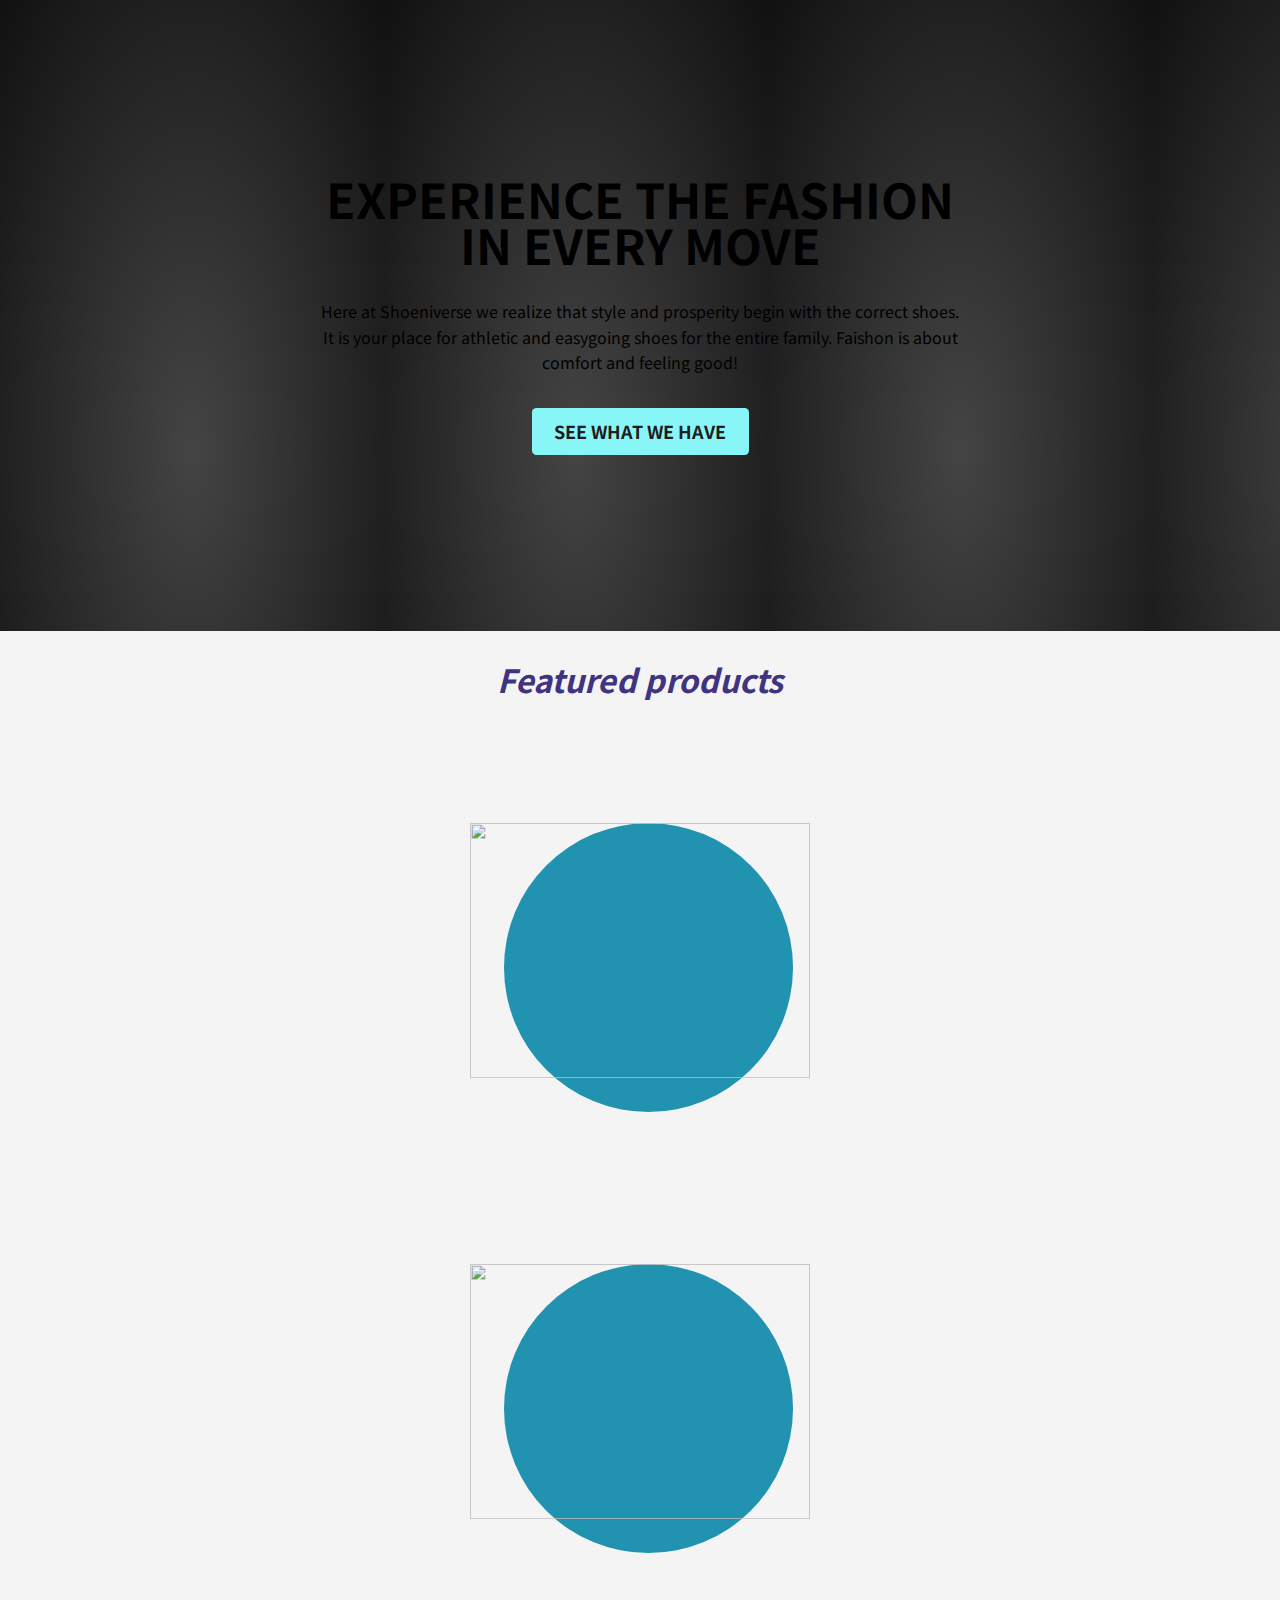
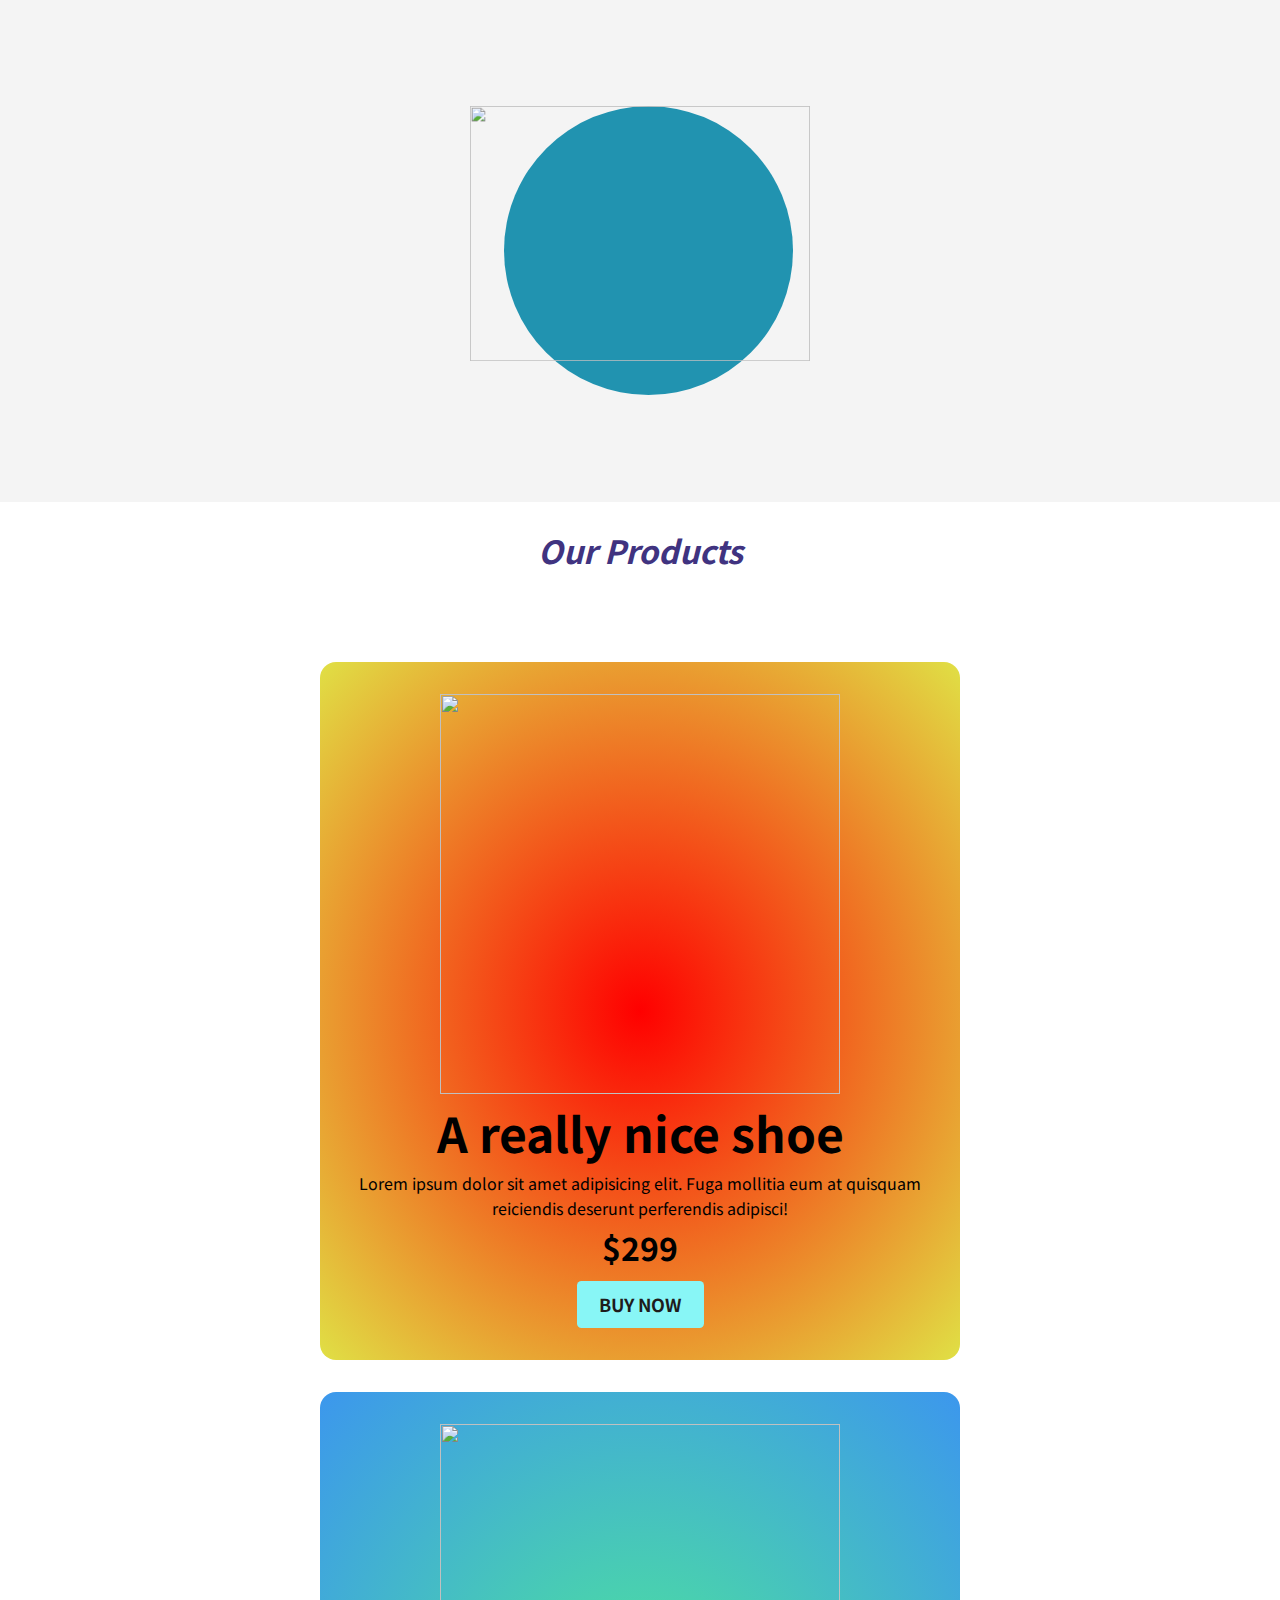
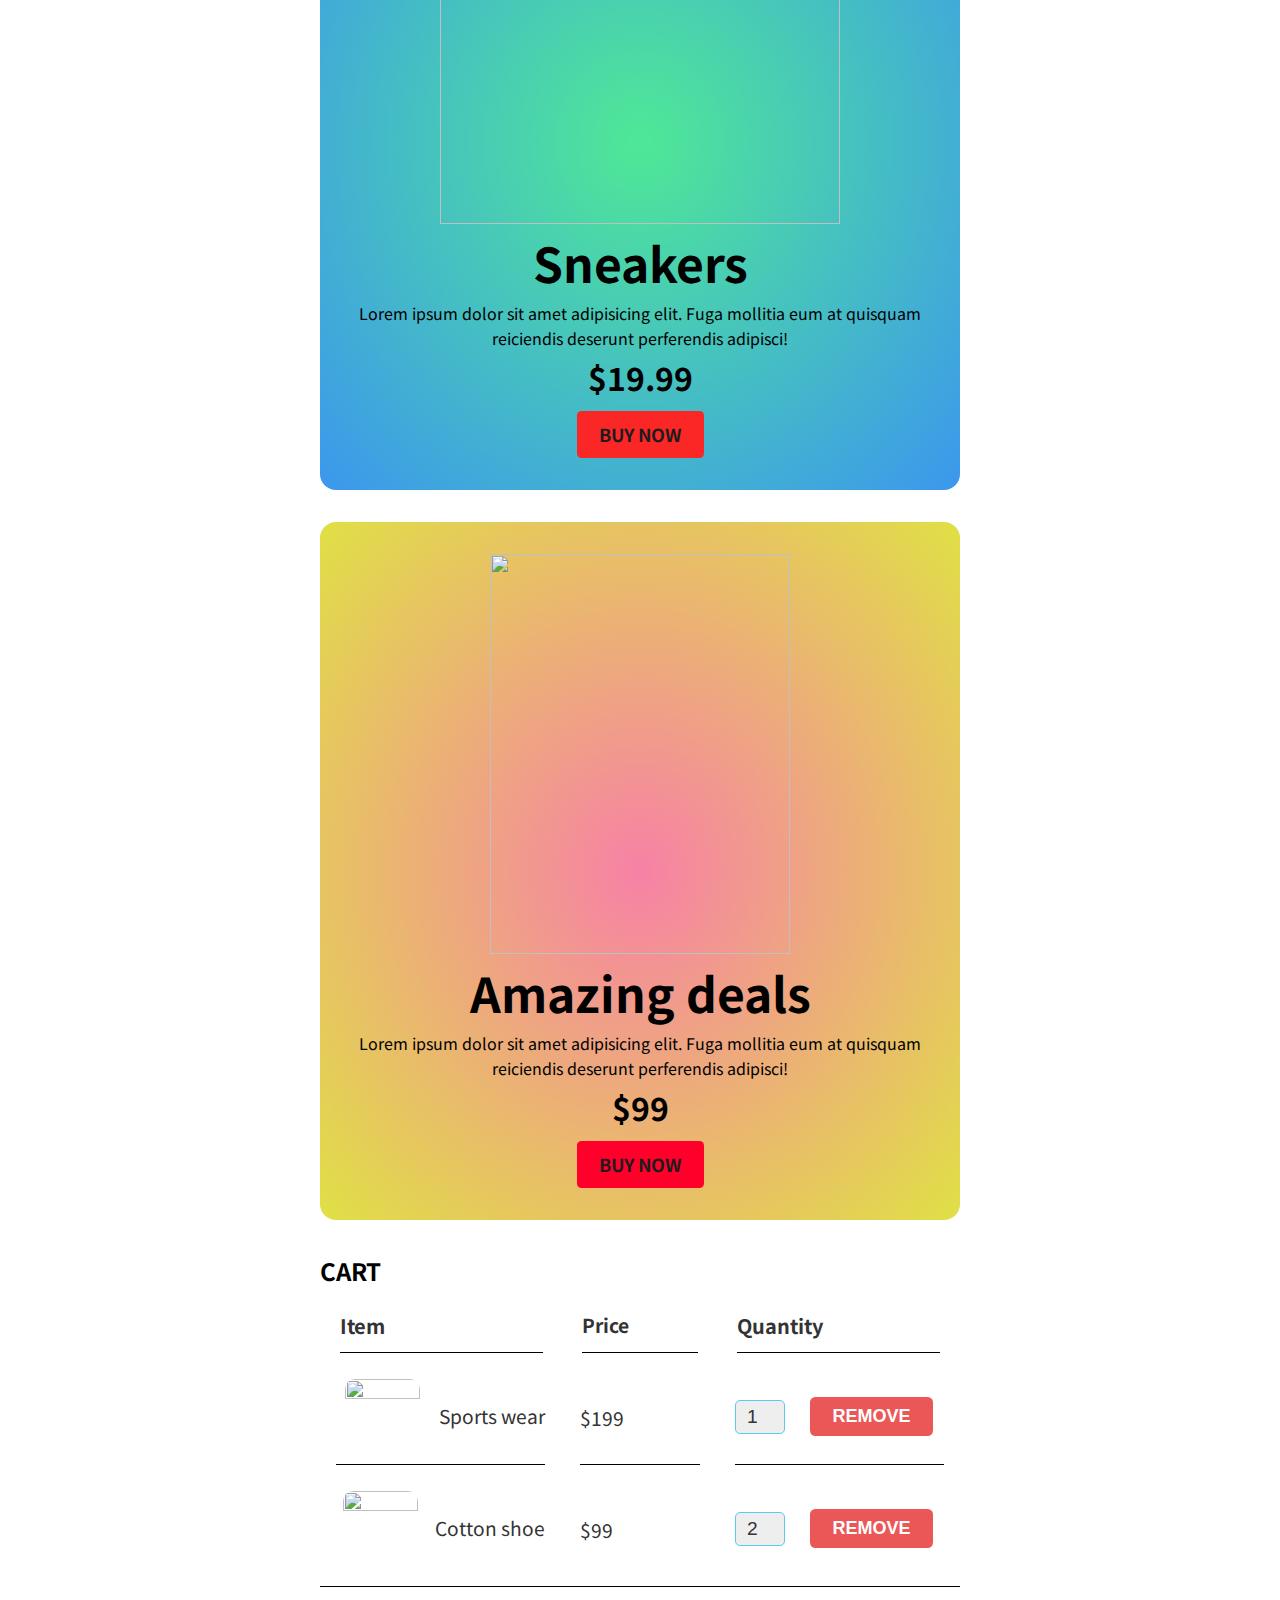
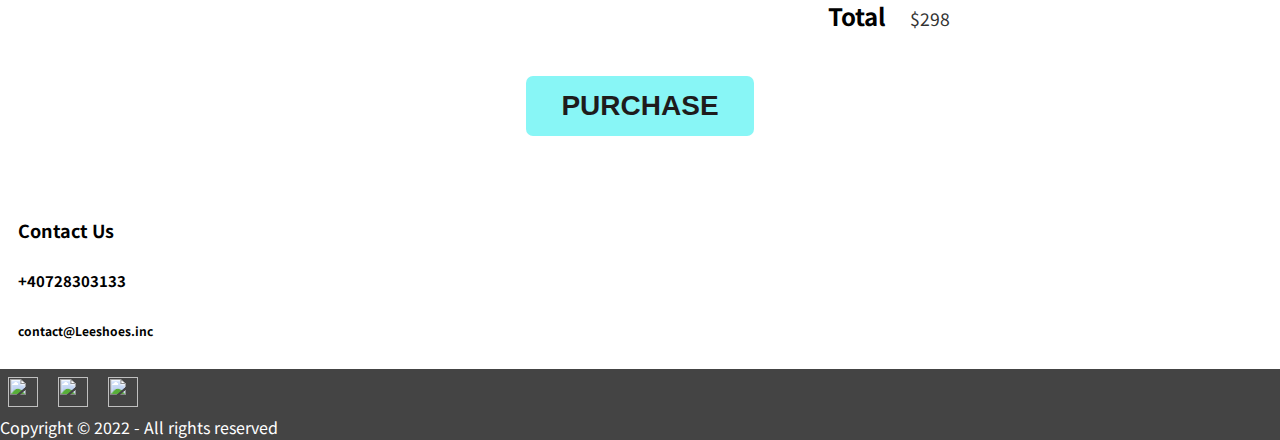
==== index.html @ 810ce311 "Add files via upload" ====
<!DOCTYPE html>
<html lang="en">
  <head>
    <meta charset="UTF-8" />
    <meta http-equiv="X-UA-Compatible" content="ie=edge" />
    <meta name="viewport" content="width=device-width, initial-scale=1.0" />
    <link rel="icon" type="image/png" sizes="32x32" href="running-shoes.png" />
    <title>Leeshoes Inc.</title>
    <link
      href="https://fonts.googleapis.com/css2?family=Noto+Sans+JP:wght@300;900&display=swap"
      rel="stylesheet"
    />
    <link rel="stylesheet" href="style.css" />
    <script src="file.js"></script>
  </head>
  <body>
    <header class="hero">
      <div class="container spacing">
        <h1 class="primary-title">Experience the Fashion in every move</h1>
        <p>
          Here at Shoeniverse we realize that style and prosperity begin with the
          correct shoes. It is your place for athletic and easygoing shoes for
          the entire family. Faishon is about comfort and feeling good!
        </p>
        <a href="#featured" class="btn">See what we have</a>
      </div>
    </header>
    <main>
      <div>
        <section id="featured" class="featured">
          <div class="container">
            <h2 class="section-title">Featured products</h2>
            <div class="split">
              <a href="payment.html" class="featured_item">
                <img
                  src="shoe-4.png"
                  width="400"
                  height="300"
                  alt=""
                  class="featured_img"
                />
                <p class="featured_details">
                  <span class="price">$99</span>
                </p>
              </a>
              <a href="payment.html" class="featured_item">
                <img
                  src="shoe-5.png"
                  width="400"
                  height="300"
                  alt=""
                  class="featured_img"
                />
                <p class="featured_details">
                  <span class="price">$199</span>
                </p>
              </a>
              <a href="payment.html" class="featured_item">
                <img
                  src="shoe-6.png"
                  width="400"
                  height="300"
                  alt=""
                  class="featured_img"
                />
                <p class="featured_details">
                  <span class="price">$399</span>
                </p>
              </a>
            </div>
          </div>
        </section>
      </div>
      <section class="Our-Products">
        <div class="container container-1">
          <h2 class="section-title">Our Products</h2>

          <article class="product shoe-red">
            <img
              src="shoe-1.png"
              width="400"
              height="400"
              alt=""
              class="product_image"
            />
            <h3 class="product_title">A really nice shoe</h3>
            <p class="product_description">
              Lorem ipsum dolor sit amet adipisicing elit. Fuga mollitia eum at
              quisquam reiciendis deserunt perferendis adipisci!
              <div class="price-our-products">$299<div/>
            </p>
            <a href="payment.html" class="btn">Buy now</a>
          </article>

          <article class="product shoe-white">
            <img
              src="shoe-2.png"
              width="400"
              height="400"
              alt=""
              class="product_image"
            />
            <h3 class="product_title">Sneakers</h3>
            <p class="product_description">
              Lorem ipsum dolor sit amet adipisicing elit. Fuga mollitia eum at
              quisquam reiciendis deserunt perferendis adipisci!
              <div class="price-our-products">$19.99<div/>
            </p>
            <a href="payment.html" class="btn">Buy now</a>
          </article>

          <article class="product shoe-star">
            <img
              src="shoe-3.png"
              width="300"
              height="400"
              alt=""
              class="product_image"
            />
            <h3 class="product_title">Amazing deals</h3>
            <p class="product_description">
              Lorem ipsum dolor sit amet adipisicing elit. Fuga mollitia eum at
              quisquam reiciendis deserunt perferendis adipisci!
              <div class="price-our-products">$99<div/>
            </p>
            <a href="payment.html" class="btn">Buy now</a>
          </article>
        </div>
      </section>
      <section class="container content-section">
        <h2>CART</h2>
        <div class="cart-row">
          <span class="cart-item cart-header cart-column">Item</span>
          <span class="cart-price cart-header cart-column">Price</span>
          <span class="cart-quantity cart-header cart-column">Quantity</span>
        </div>
        <div class="cart-items">
          <div class="cart-row">
            <div class="cart-item cart-column">
              <img class="cart-item-image" src="shoe-5.png" width="100" height="100">
                        <span class="cart-item-title">Sports wear</span>
                    </div>
                    <span class="cart-price cart-column">$199</span>
                    <div class="cart-quantity cart-column">
                        <input class="cart-quantity-input" type="number" value="1">
                        <button class="btn btn-danger" type="button">REMOVE</button>
                    </div>
                </div>
                <div class="cart-row">
                    <div class="cart-item cart-column">
                        <img class="cart-item-image" src="shoe-1.png" width="100" height="100">
                        <span class="cart-item-title">Cotton shoe</span>
                    </div>
                    <span class="cart-price cart-column">$99</span>
                    <div class="cart-quantity cart-column">
                        <input class="cart-quantity-input" type="number" value="2">
                        <button class="btn btn-danger" type="button">REMOVE</button>
                    </div>
                </div>
            </div>
            <div class="cart-total">
                <strong class="cart-total-title">Total</strong>
                <span class="cart-total-price">$298</span>
            </div>
            <button class="btn btn-primary btn-purchase" type="button">PURCHASE</button>
        </section>
            </div>
          </div>
        </div>
      </section>
      <div class="contact">
        <h4>Contact Us</h4>
        <h5>+40728303133</h5>
        <h6>contact@Leeshoes.inc</h6>
      </div>
    </main>
    <footer >
    <div>
      <div class="nav footer-nav background">
          <li>
              <a href="https://www.twitter.com" target="_blank">
                  <img src="twitter.png">
              </a>
          </li>
          <li>
              <a href="https://www.instagram.com" target="_blank">
                  <img src="instagram-new.png">
              </a>
          </li>
          <li>
              <a href="https://www.facebook.com" target="_blank">
                  <img src="facebook-new.png"/>
              </a>
          </li>
      </div>
  </div>
     <div class="background">
      Copyright &copy; 2022 - All rights reserved
     </div>
    </footer>
  </body>
</html>
---- style.css ----
*,
*::before,
*::after {
  box-sizing: border-box;
}

body {
  margin: 0;
  font-family: "Noto Sans JP", sans-serif;
  line-height: 1.6;
}

img {
  max-width: 100%;
  display: block;
  margin: auto;
}

h1,
h2,
h3,
P {
  margin: 0;
}

.container {
  width: 50%;
  max-width: 65cm;
  margin: 0 auto;
}

#trans {
  position: relative;
}

.split {
  display: -webkit-box;
  display: -ms-flexbox;
  display: flex;
  gap: 0.85em;
  -ms-flex-wrap: wrap;
  flex-wrap: wrap;
  justify-content: center;
  z-index: 500;
}

.split {
  -ms-flex-preferred-size: 30%;
  flex-basis: 30%;
  min-width: 15em;
}

.btn {
  display: inline-block;
  text-decoration: none;
  font-weight: 700;
  text-transform: uppercase;
  font-size: large;
  padding: 0.5em 1.25em;
  background: var(--clr-accent, rgb(136, 246, 246));
  color: var(--clr-text, rgb(30, 28, 28));
  border-radius: 0.25em;
  transition: transform 250ms ease-in-out, opacity 250ms linear;
  border: none;
  outline: none;
  cursor: pointer;
}

.btn:hover,
.btn:focus {
  transform: scale(1.1);
  opacity: 0.9;
}

.response {
  display: none;
}

.primary-title {
  font-size: clamp(3rem, calc(5vw + 1rem), 4.5rem);
  font-size: 3rem;
  line-height: 0.95;
  text-transform: uppercase;
}

.section-title {
  padding: 1em 0;
  text-align: center;
  font-size: 2rem;
  font-style: oblique;
  line-height: 1;
  color: #403380;
  margin-bottom: 4rem;
}

.hero {
  text-align: center;
  color: black;
  padding: 11em 0;
  background-color: #444;

  background-image: url(https://images.unsplash.com/photo-1587563871167-1ee9c731aefb?ixlib=rb-1.2.1&ixid=MnwxMjA3fDB8MHxzZWFyY2h8MTd8fHNuZWFrZXJ8ZW58MHx8MHx8&auto=format&fit=crop&w=500&q=60),
    radial-gradient(#444, #111);
  background-size: 30%;
  background-blend-mode: normal;
  background-attachment: fixed;
  background-repeat: repeat;
}

.spacing > * + * {
  margin-top: var(--spacer, 2rem);
}

.featured {
  background: #f4f4f4;
}

.featured_item {
  display: block;
  position: relative;
  transform: scale(0.85);
  transition: transform 250ms ease-in-out;
  text-decoration: none;
  color: #333;
  text-align: center;
  line-height: 2;
}

.price {
  display: block;
  font-weight: 700;
  font-size: 4rem;
}

.featured_item:hover,
.featured_item:focus {
  transform: scale(1);
}

.featured_item:after {
  content: "";
  position: absolute;
  top: 0%;
  left: 10%;
  padding: 85% 85% 0 0;
  border-radius: 100%;
  background: #2193b0;
  z-index: -1;
}

.featured_details {
  opacity: 0;
  transition: opacity 250ms linear;
}

.featured_details:hover,
.featured_details:focus {
  transform: scale(1);
  opacity: 1;
}

.product {
  background: radial-gradient(
    var(--clr-inner, red),
    var(--clr-outer, rgb(224, 224, 69))
  );
  padding: 2em;
  border-radius: 1em;
  margin-bottom: 2em;
  text-align: center;
  flex-shrink: 0;
}

.product_title {
  font-size: 3rem;
}

.price-our-products {
  font-size: 2rem;
  font-weight: bold;
}

.shoe-white {
  --clr-inner: rgb(79, 232, 150);
  --clr-outer: rgb(60, 151, 237);
  --clr-accent: rgb(251, 39, 39);
}

.shoe-star {
  --clr-inner: rgb(247, 129, 166);
  --clr--outer: rgba(135, 245, 102, 0.534);
  --clr-accent: rgb(255, 0, 43);
}

.product_image {
  align-items: center;
}

.contact {
  font-size: large;
  margin: 1em;
}

h5,
h6 {
  font-style: normal;
  display: flex;
}

.content-section {
  margin: auto;
}

.cart-header {
  align-items: center;
  font-weight: bold;
  font-size: 1.25em;
  color: #333;
}

.cart-column {
  display: flex;
  align-items: center;
  border-bottom: 1px solid black;
  margin: 1em;
  padding-bottom: 10px;
  margin-bottom: 10px;
}

.cart-row {
  display: flex;
}

.cart-item {
  width: 35%;
}

.cart-price {
  width: 20%;
  align-items: center;
  font-size: 1.2em;
  color: #333;
}

.cart-quantity {
  width: 35%;
}

.cart-item-title {
  color: #333;
  margin-left: 0.5em;
  font-size: 1.2em;
}

.cart-item-image {
  width: 75px;
  height: auto;
  border-radius: 10px;
}

.btn-danger {
  color: white;
  background-color: #eb5757;
  border: none;
  border-radius: 0.3em;
  font-weight: bold;
  cursor: pointer;
}

.btn-danger:hover {
  background-color: #cc4c4c;
}

.cart-quantity-input {
  height: 34px;
  width: 50px;
  border-radius: 5px;
  border: 1px solid #56ccf2;
  background-color: #eee;
  color: #333;
  padding: 0;
  text-align: center;
  font-size: 1.2em;
  margin-right: 25px;
}

.cart-row:last-child {
  border-bottom: 1px solid black;
}

.cart-row:last-child .cart-column {
  border: none;
}

.cart-total {
  text-align: end;
  margin-top: 10px;
  margin-right: 10px;
}

.cart-total-title {
  font-weight: bold;
  font-size: 1.5em;
  color: black;
  margin-right: 20px;
}

.cart-total-price {
  color: #333;
  font-size: 1.1em;
}

.btn-purchase {
  display: block;
  margin: 40px auto 80px auto;
  font-size: 1.75em;
  cursor: pointer;
}

.footer-nav img {
  width: 30px;
  height: 30px;
}

.nav li {
  display: inline;
}

.nav a {
  display: inline-block;
  padding: 0.5em;
  color: white;
  text-decoration: none;
}

.nav a:hover {
  background-color: rgba(255, 255, 255, 0.3);
}

.background {
  background-color: #444;
  color: white;
}

@media screen and (max-width: 596px) {
  * {
    font-size: 10px;
  }

  .primary-title,
  .section-title,
  .primary-title {
    font-size: 1.5rem !important;
    margin-bottom: 1.5rem;
    letter-spacing: 1rem;
  }
  .btn {
    font-size: 0.7rem;
  }
  .featured_img {
    max-width: 100%;
    height: auto;
  }
  .product_image {
    max-width: 100%;
    height: auto;
  }
  .cart-quantity-input {
    max-width: 60%;
    height: 50%;
  }
  .btn-danger {
    font-size: 0.6rem;
  }
  .cart-item-title .cart-price {
    width: 100%;
  }
}
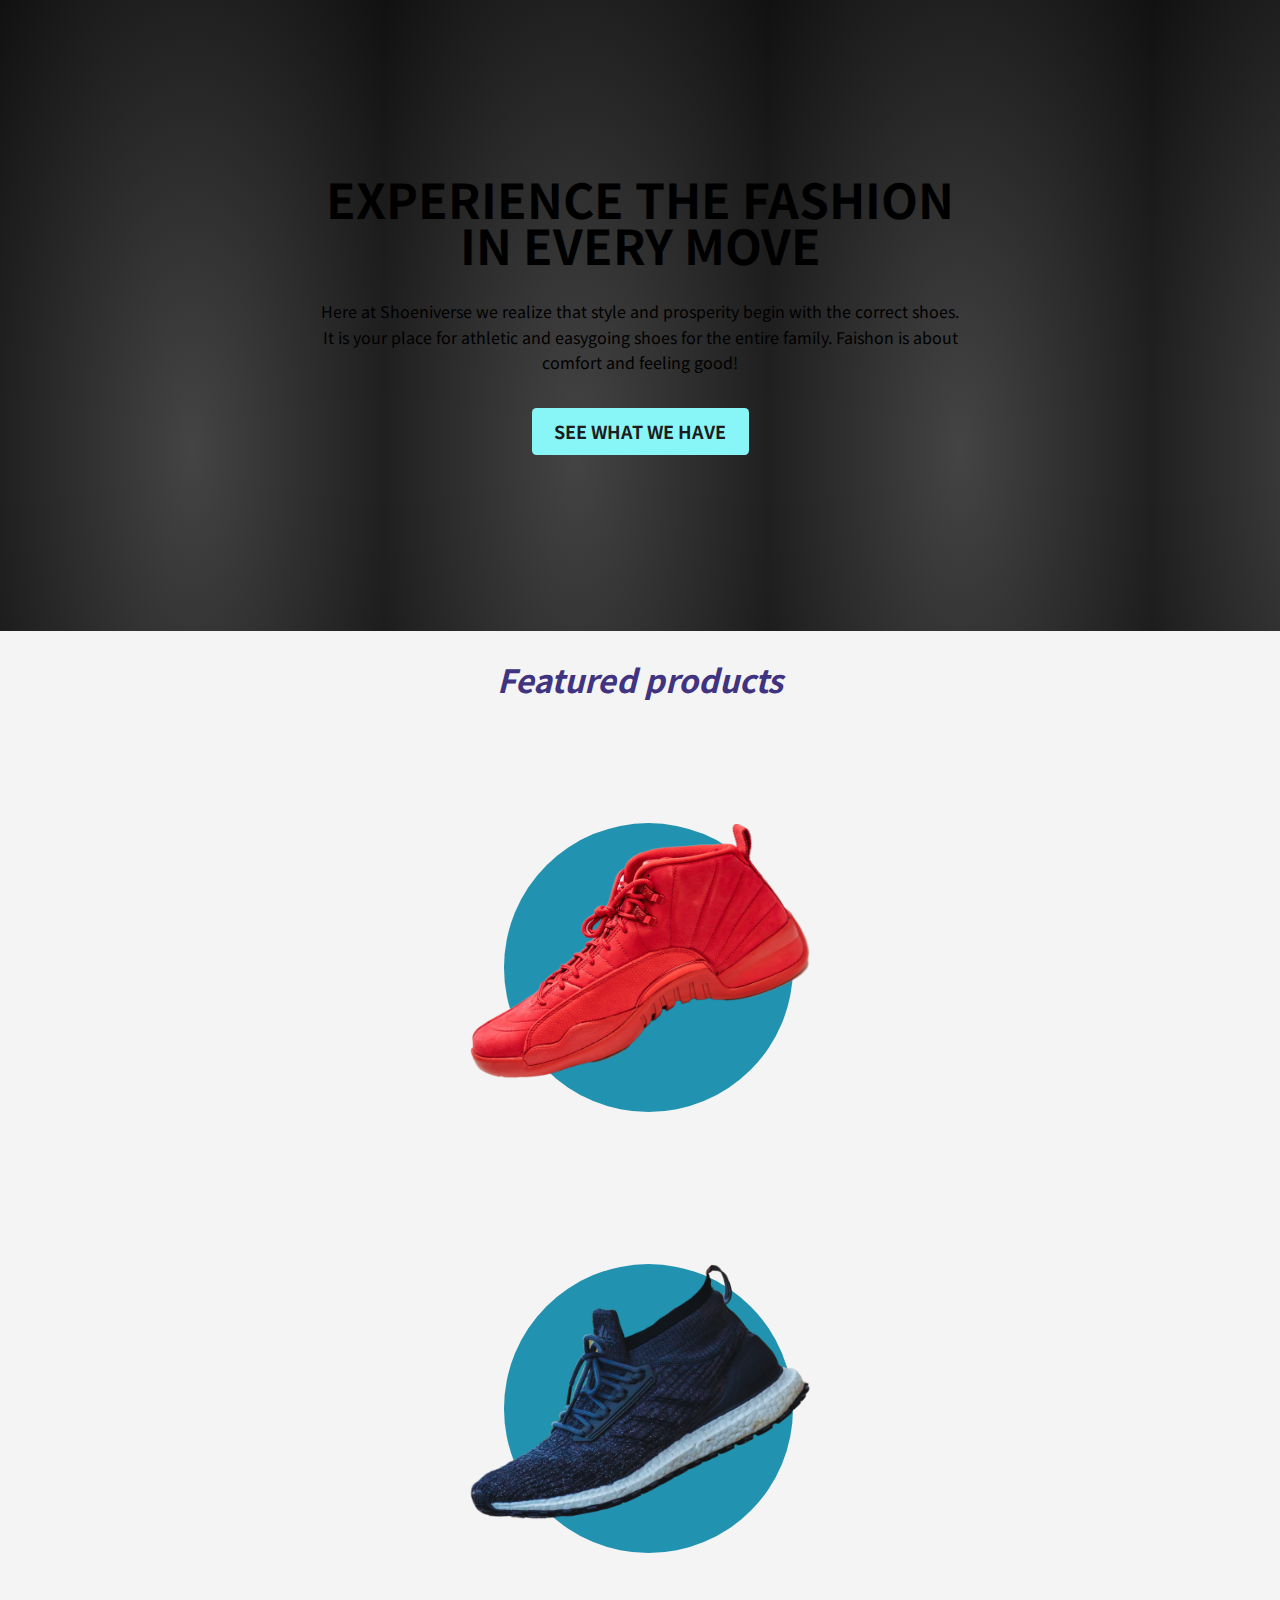
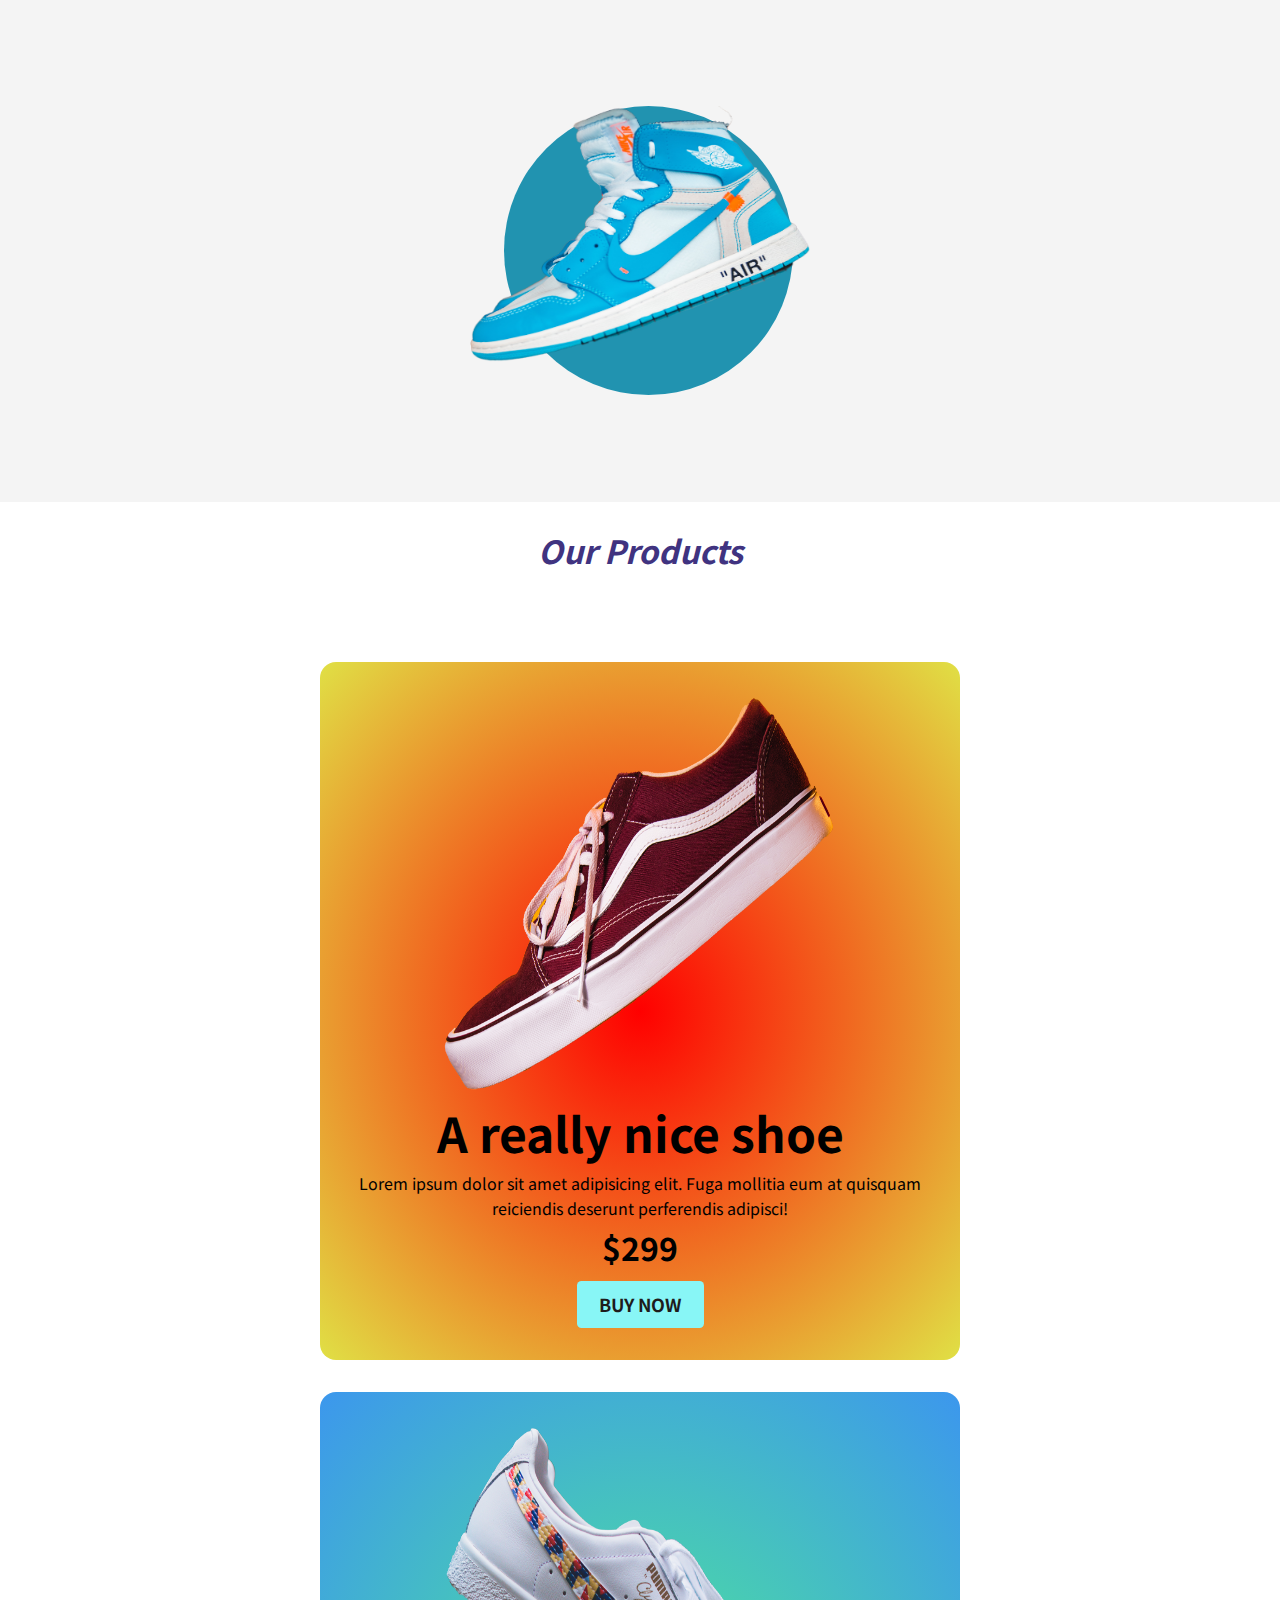
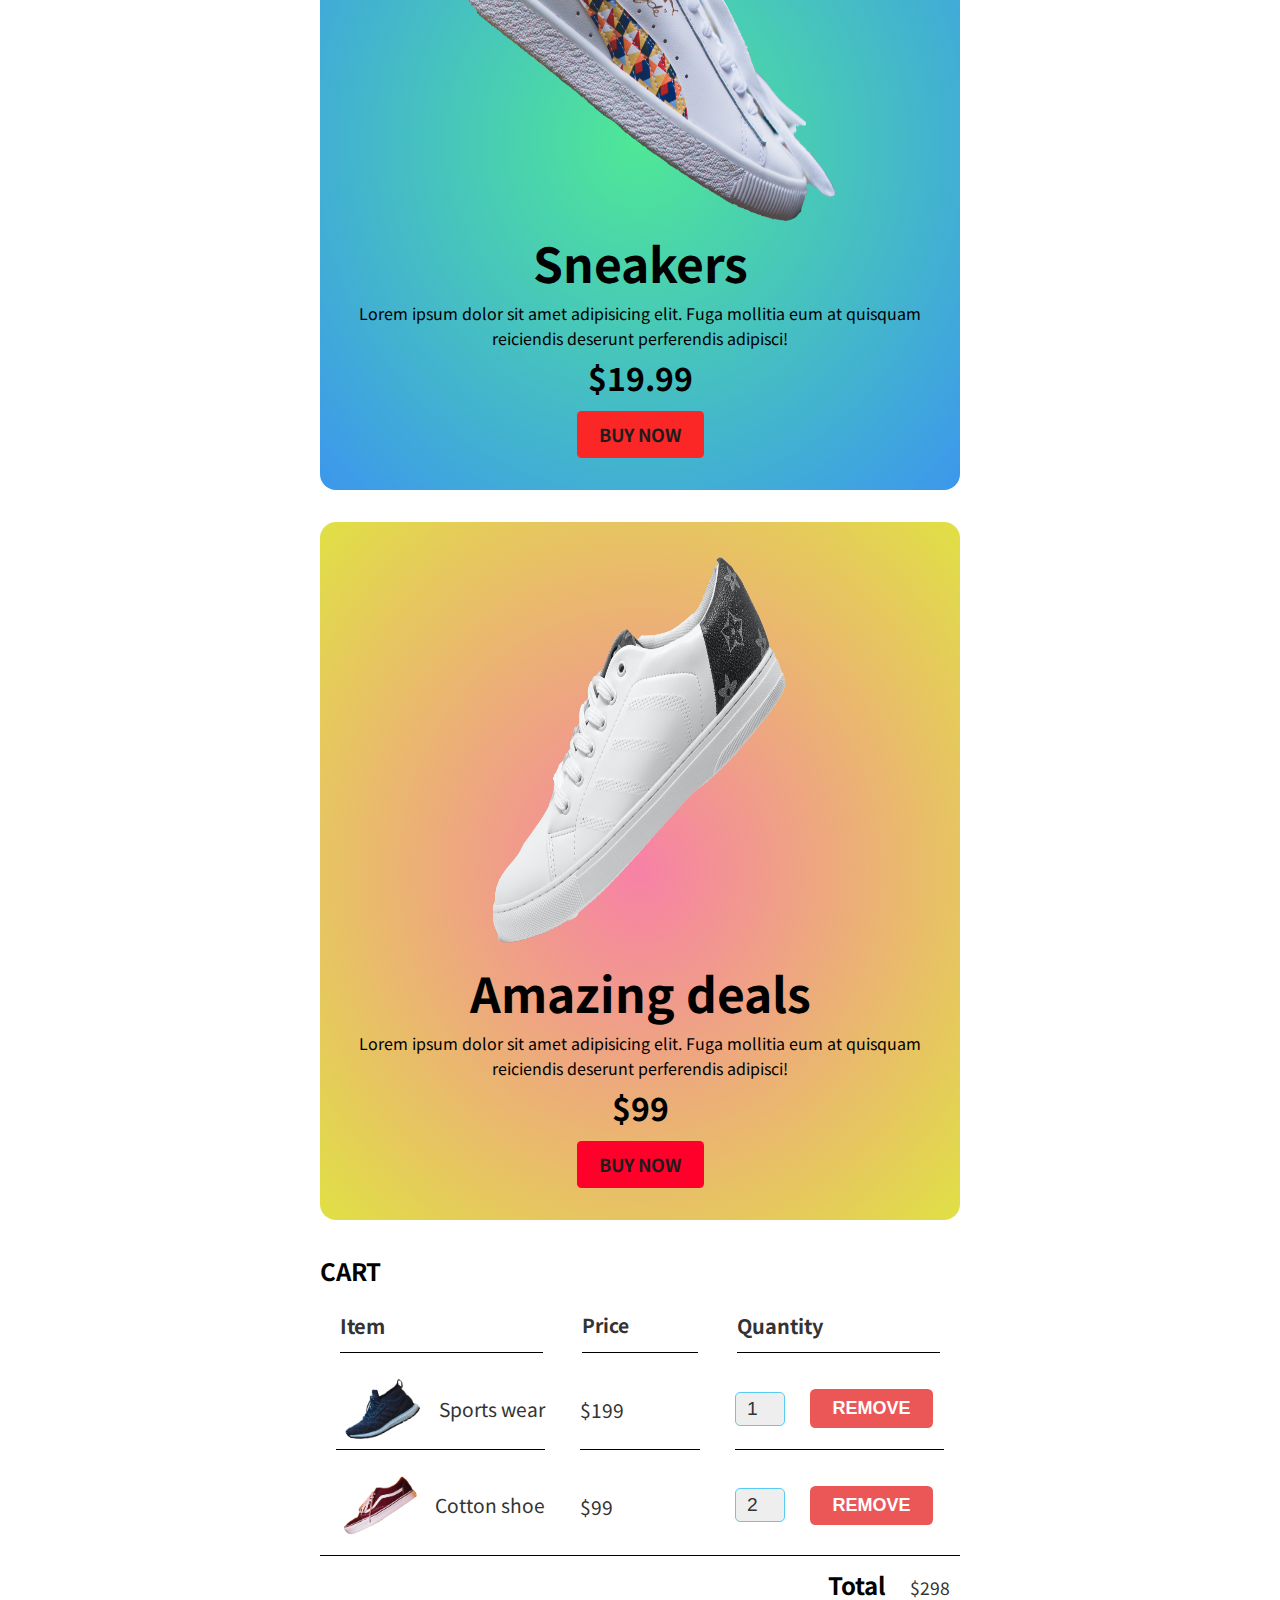
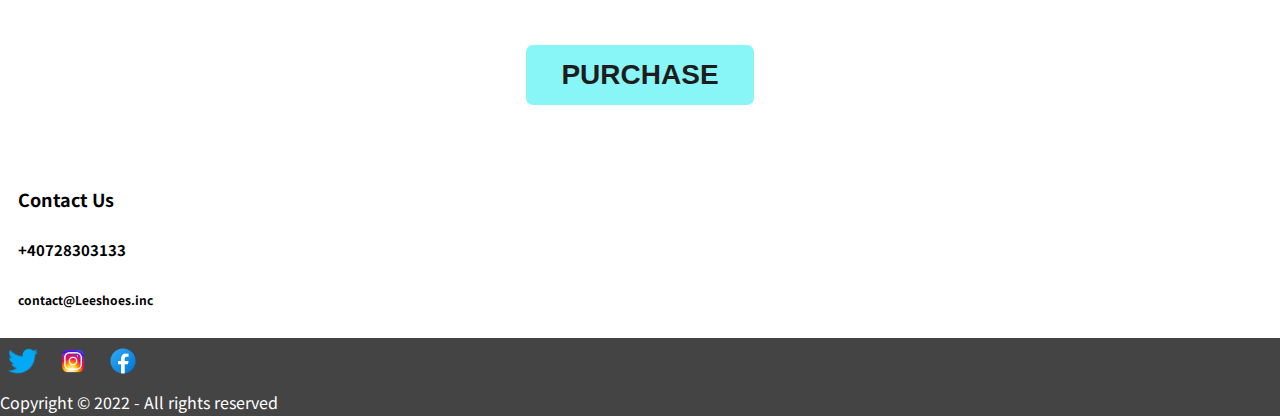
==== commit d8f054c0: "Update index.html" ====
--- a/index.html
+++ b/index.html
@@ -4,7 +4,7 @@
     <meta charset="UTF-8" />
     <meta http-equiv="X-UA-Compatible" content="ie=edge" />
     <meta name="viewport" content="width=device-width, initial-scale=1.0" />
-    <link rel="icon" type="image/png" sizes="32x32" href="running-shoes.png" />
+    <link rel="icon" type="image/png" sizes="32x32" href="Images/running-shoes.png" />
     <title>Leeshoes Inc.</title>
     <link
       href="https://fonts.googleapis.com/css2?family=Noto+Sans+JP:wght@300;900&display=swap"
@@ -33,7 +33,7 @@
             <div class="split">
               <a href="payment.html" class="featured_item">
                 <img
-                  src="shoe-4.png"
+                  src="Images/shoe-4.png"
                   width="400"
                   height="300"
                   alt=""
@@ -45,7 +45,7 @@
               </a>
               <a href="payment.html" class="featured_item">
                 <img
-                  src="shoe-5.png"
+                  src="Images/shoe-5.png"
                   width="400"
                   height="300"
                   alt=""
@@ -57,7 +57,7 @@
               </a>
               <a href="payment.html" class="featured_item">
                 <img
-                  src="shoe-6.png"
+                  src="Images/shoe-6.png"
                   width="400"
                   height="300"
                   alt=""
@@ -77,7 +77,7 @@
 
           <article class="product shoe-red">
             <img
-              src="shoe-1.png"
+              src="Images/shoe-1.png"
               width="400"
               height="400"
               alt=""
@@ -94,7 +94,7 @@
 
           <article class="product shoe-white">
             <img
-              src="shoe-2.png"
+              src="Images/shoe-2.png"
               width="400"
               height="400"
               alt=""
@@ -111,7 +111,7 @@
 
           <article class="product shoe-star">
             <img
-              src="shoe-3.png"
+              src="Images/shoe-3.png"
               width="300"
               height="400"
               alt=""
@@ -137,7 +137,7 @@
         <div class="cart-items">
           <div class="cart-row">
             <div class="cart-item cart-column">
-              <img class="cart-item-image" src="shoe-5.png" width="100" height="100">
+              <img class="cart-item-image" src="Images/shoe-5.png" width="100" height="100">
                         <span class="cart-item-title">Sports wear</span>
                     </div>
                     <span class="cart-price cart-column">$199</span>
@@ -148,7 +148,7 @@
                 </div>
                 <div class="cart-row">
                     <div class="cart-item cart-column">
-                        <img class="cart-item-image" src="shoe-1.png" width="100" height="100">
+                        <img class="cart-item-image" src="Images/shoe-1.png" width="100" height="100">
                         <span class="cart-item-title">Cotton shoe</span>
                     </div>
                     <span class="cart-price cart-column">$99</span>
@@ -179,17 +179,17 @@
       <div class="nav footer-nav background">
           <li>
               <a href="https://www.twitter.com" target="_blank">
-                  <img src="twitter.png">
+                  <img src="Images/twitter.png">
               </a>
           </li>
           <li>
               <a href="https://www.instagram.com" target="_blank">
-                  <img src="instagram-new.png">
+                  <img src="Images/instagram-new.png">
               </a>
           </li>
           <li>
               <a href="https://www.facebook.com" target="_blank">
-                  <img src="facebook-new.png"/>
+                  <img src="Images/facebook-new.png"/>
               </a>
           </li>
       </div>
